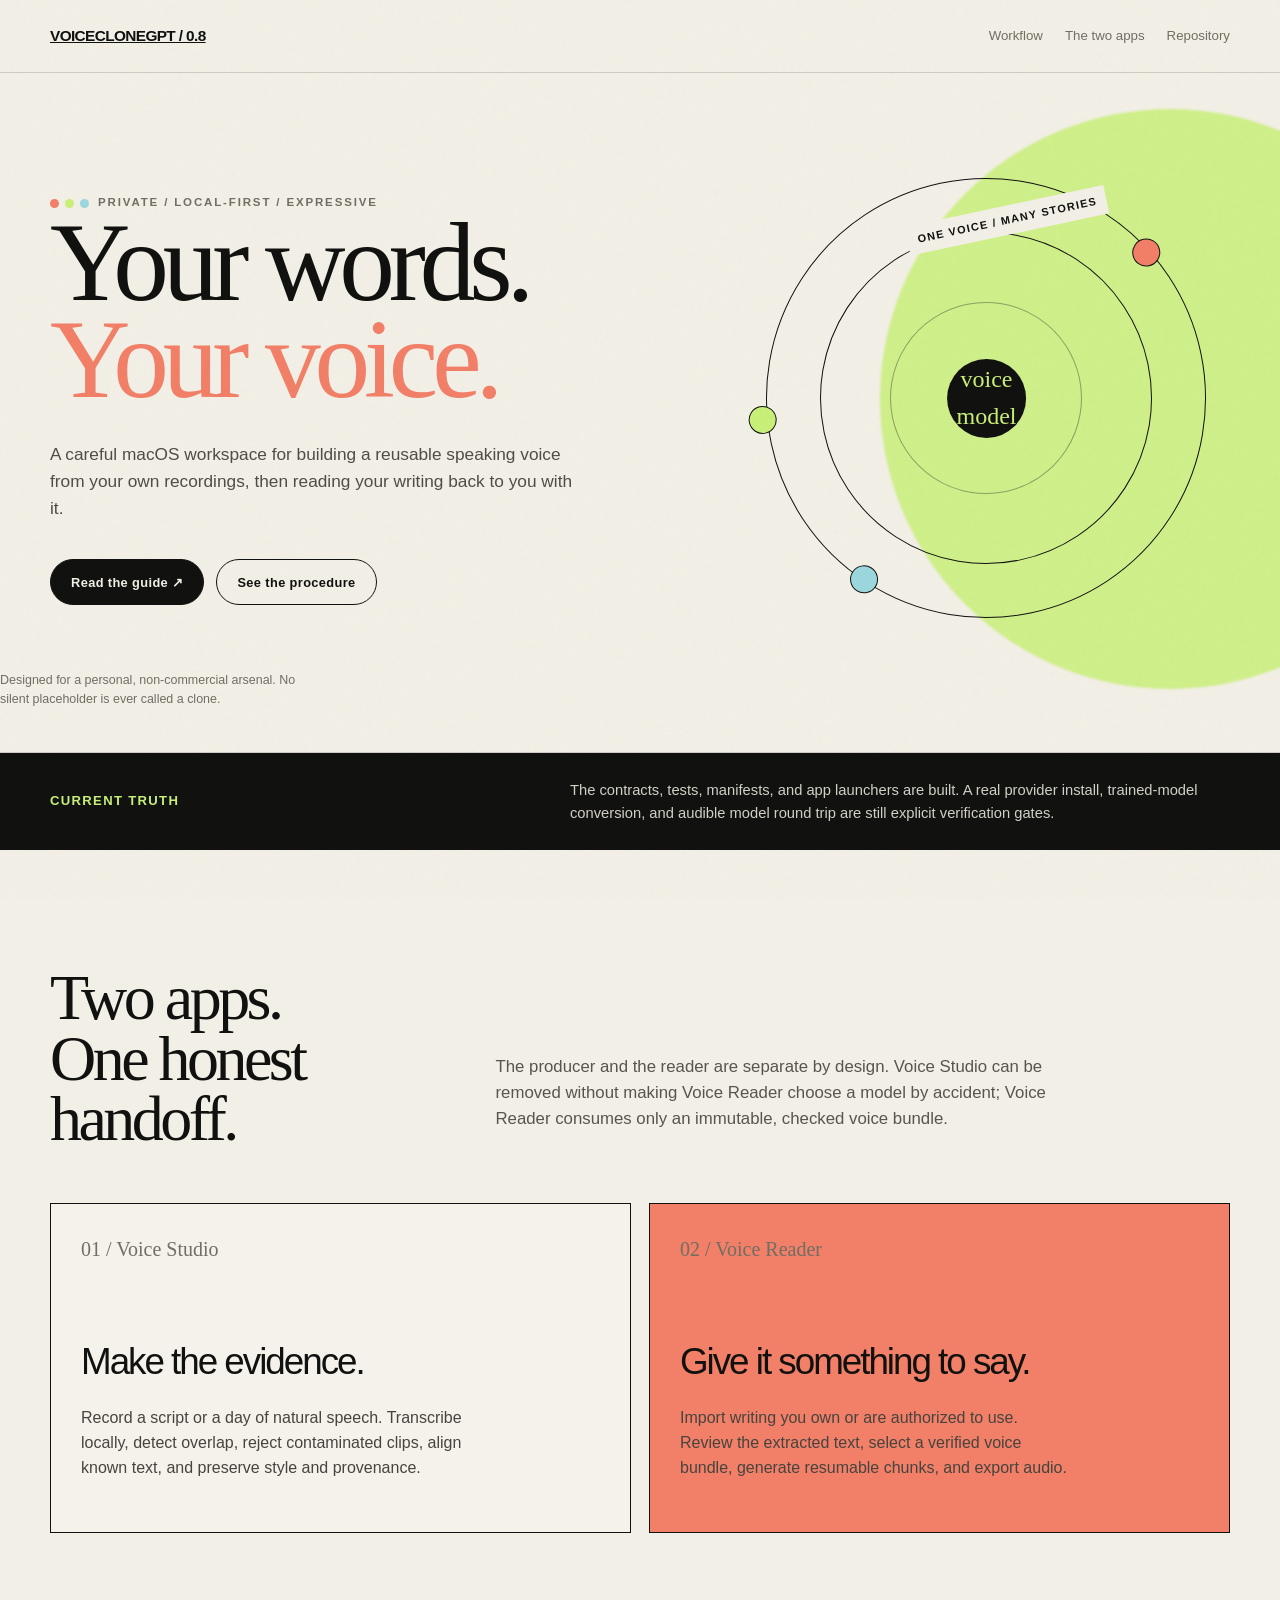
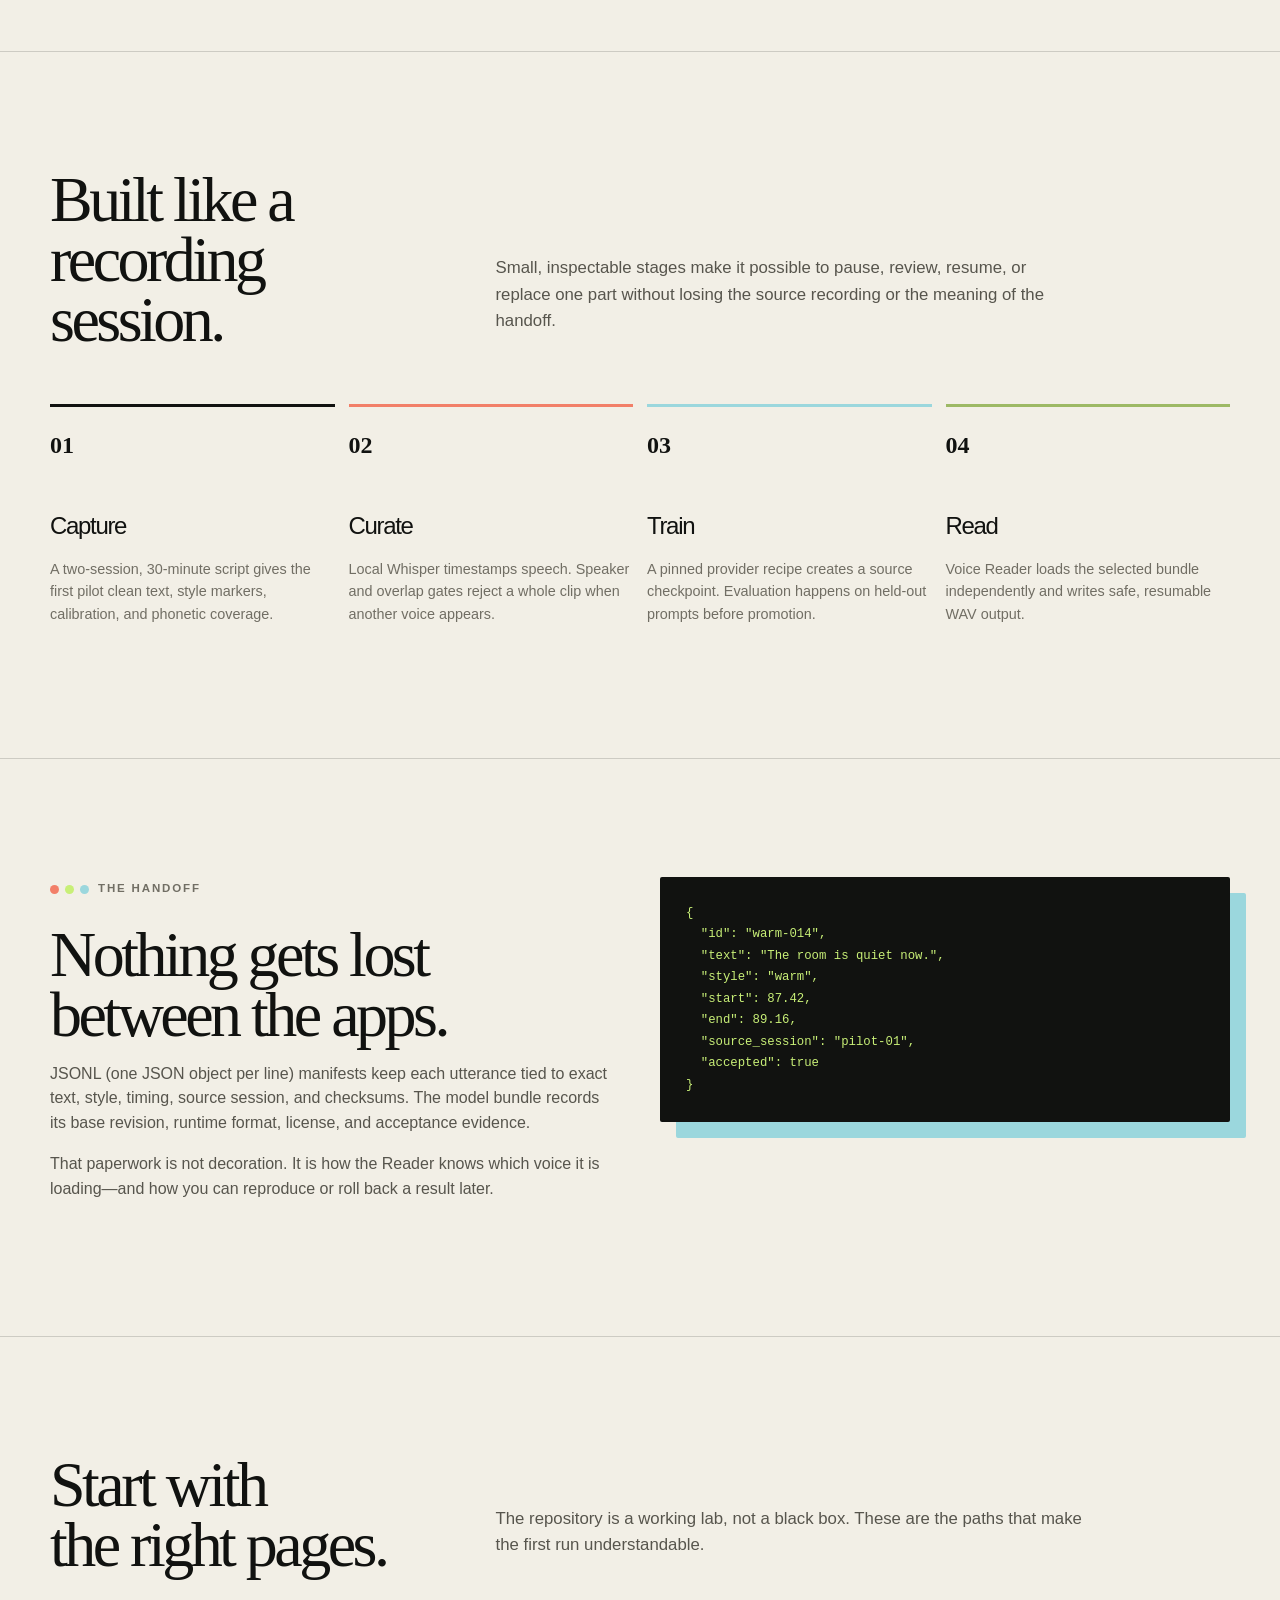
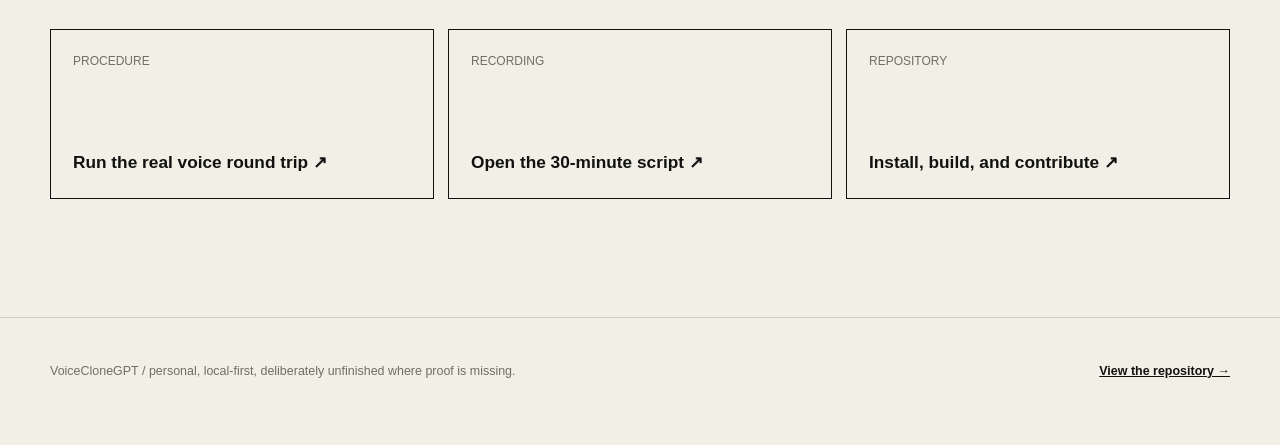
==== docs/index.html @ 5d972a9f "docs: add professional project guide and landing page" ====
<!doctype html>
<html lang="en">
<head>
  <meta charset="utf-8">
  <meta name="viewport" content="width=device-width, initial-scale=1">
  <meta name="description" content="VoiceCloneGPT is a private, local-first macOS workspace for building and using an expressive personal voice model.">
  <meta name="theme-color" content="#111210">
  <title>VoiceCloneGPT — your words, your voice</title>
  <style>
    :root {
      --ink: #111210;
      --paper: #f2efe6;
      --paper-deep: #e7e2d5;
      --muted: #716e64;
      --line: rgba(17, 18, 16, .16);
      --lime: #c8ef77;
      --coral: #f27f68;
      --blue: #9bd7dd;
      --max: 1180px;
      --serif: Georgia, 'Times New Roman', serif;
      --sans: 'Avenir Next', Avenir, 'Helvetica Neue', Helvetica, sans-serif;
      color-scheme: light;
    }

    * { box-sizing: border-box; }
    html { scroll-behavior: smooth; }
    body {
      margin: 0;
      color: var(--ink);
      background: var(--paper);
      font-family: var(--sans);
      line-height: 1.55;
    }
    body::before {
      content: '';
      position: fixed;
      inset: 0;
      pointer-events: none;
      opacity: .18;
      background-image: url("data:image/svg+xml,%3Csvg viewBox='0 0 180 180' xmlns='http://www.w3.org/2000/svg'%3E%3Cfilter id='n'%3E%3CfeTurbulence type='fractalNoise' baseFrequency='.92' numOctaves='3' stitchTiles='stitch'/%3E%3C/filter%3E%3Crect width='100%25' height='100%25' filter='url(%23n)' opacity='.12'/%3E%3C/svg%3E");
      mix-blend-mode: multiply;
      z-index: 5;
    }
    a { color: inherit; }
    .wrap { width: min(calc(100% - 48px), var(--max)); margin-inline: auto; }
    .eyebrow {
      display: inline-flex;
      align-items: center;
      gap: 9px;
      color: var(--muted);
      font-size: .72rem;
      font-weight: 800;
      letter-spacing: .16em;
      text-transform: uppercase;
    }
    .eyebrow::before {
      content: '';
      width: 9px;
      height: 9px;
      border-radius: 50%;
      background: var(--coral);
      box-shadow: 15px 0 var(--lime), 30px 0 var(--blue);
      margin-right: 30px;
    }
    header {
      position: relative;
      padding: 24px 0;
      border-bottom: 1px solid var(--line);
    }
    nav { display: flex; justify-content: space-between; align-items: center; gap: 24px; }
    .wordmark { font-size: .96rem; font-weight: 900; letter-spacing: -.04em; }
    .nav-links { display: flex; gap: 22px; color: var(--muted); font-size: .83rem; }
    .nav-links a { text-decoration: none; }
    .nav-links a:hover, .nav-links a:focus-visible { color: var(--ink); }

    .hero {
      position: relative;
      min-height: 680px;
      display: grid;
      align-items: center;
      overflow: hidden;
      padding: 100px 0 118px;
    }
    .hero::after {
      content: '';
      position: absolute;
      width: 580px;
      height: 580px;
      right: -180px;
      top: 36px;
      border-radius: 50%;
      background: var(--lime);
      opacity: .82;
      filter: blur(1px);
      z-index: -1;
    }
    .hero-grid { display: grid; grid-template-columns: 1.12fr .88fr; gap: 70px; align-items: center; }
    h1, h2, h3 { margin: 0; font-weight: 500; letter-spacing: -.055em; }
    h1 { max-width: 730px; font-family: var(--serif); font-size: clamp(4.1rem, 8.7vw, 8.8rem); line-height: .87; }
    h1 em { color: var(--coral); font-style: normal; }
    .hero-copy { max-width: 540px; margin: 32px 0 0; color: #4f4d46; font-size: 1.08rem; }
    .actions { display: flex; flex-wrap: wrap; gap: 12px; margin-top: 38px; }
    .button {
      display: inline-flex;
      align-items: center;
      min-height: 46px;
      padding: 0 20px;
      border: 1px solid var(--ink);
      border-radius: 999px;
      background: var(--ink);
      color: var(--paper);
      font-size: .8rem;
      font-weight: 800;
      letter-spacing: .03em;
      text-decoration: none;
      transition: transform .2s ease, background .2s ease, color .2s ease;
    }
    .button:hover, .button:focus-visible { transform: translateY(-3px); background: var(--coral); color: var(--ink); }
    .button.secondary { background: transparent; color: var(--ink); }
    .button.secondary:hover, .button.secondary:focus-visible { background: var(--blue); }
    .orbit {
      position: relative;
      width: min(100%, 440px);
      aspect-ratio: 1;
      margin-inline: auto;
      border: 1px solid var(--ink);
      border-radius: 50%;
      transform: rotate(-12deg);
    }
    .orbit::before, .orbit::after { content: ''; position: absolute; border: 1px solid var(--ink); border-radius: 50%; }
    .orbit::before { inset: 12%; }
    .orbit::after { inset: 28%; border-color: rgba(17,18,16,.35); }
    .orbit-label { position: absolute; top: 8%; left: 40%; padding: 6px 10px; background: var(--paper); font-size: .68rem; font-weight: 800; letter-spacing: .12em; text-transform: uppercase; }
    .orbit-core { position: absolute; inset: 41%; display: grid; place-items: center; border-radius: 50%; background: var(--ink); color: var(--lime); transform: rotate(12deg); font-family: var(--serif); font-size: 1.5rem; text-align: center; }
    .orbit-dot { position: absolute; width: 28px; height: 28px; border-radius: 50%; border: 1px solid var(--ink); }
    .orbit-dot.one { top: 22%; right: 4%; background: var(--coral); }
    .orbit-dot.two { bottom: 12%; left: 11%; background: var(--blue); }
    .orbit-dot.three { top: 41%; left: -4%; background: var(--lime); }
    .hero-note { position: absolute; left: 0; bottom: 30px; max-width: 320px; color: var(--muted); font-size: .78rem; }

    .truth { background: var(--ink); color: var(--paper); padding: 26px 0; }
    .truth-inner { display: flex; align-items: center; justify-content: space-between; gap: 30px; }
    .truth strong { color: var(--lime); font-size: .82rem; letter-spacing: .1em; text-transform: uppercase; }
    .truth p { max-width: 660px; margin: 0; color: #d2d0c6; font-size: .92rem; }

    section { padding: 118px 0; border-bottom: 1px solid var(--line); }
    .section-head { display: grid; grid-template-columns: .7fr 1.3fr; gap: 50px; margin-bottom: 54px; }
    h2 { font-family: var(--serif); font-size: clamp(2.8rem, 5vw, 5.4rem); line-height: .94; }
    .section-intro { max-width: 590px; align-self: end; color: #57554d; font-size: 1.05rem; }
    .cards { display: grid; grid-template-columns: repeat(2, 1fr); gap: 18px; }
    .card { min-height: 330px; padding: 30px; border: 1px solid var(--ink); background: rgba(255,255,255,.2); }
    .card:nth-child(2) { background: var(--coral); }
    .card-number { color: var(--muted); font-family: var(--serif); font-size: 1.25rem; }
    .card h3 { margin-top: 68px; font-size: 2.3rem; }
    .card p { max-width: 390px; color: #46443e; }
    .steps { display: grid; grid-template-columns: repeat(4, 1fr); gap: 14px; }
    .step { padding-top: 20px; border-top: 3px solid var(--ink); }
    .step:nth-child(2) { border-color: var(--coral); }
    .step:nth-child(3) { border-color: var(--blue); }
    .step:nth-child(4) { border-color: #9db965; }
    .step b { font-family: var(--serif); font-size: 1.5rem; }
    .step h3 { margin: 42px 0 10px; font-size: 1.5rem; }
    .step p { color: var(--muted); font-size: .9rem; }
    .manifest { display: grid; grid-template-columns: 1fr 1fr; gap: 40px; align-items: start; }
    .manifest-copy p { max-width: 560px; color: #57554d; }
    pre { margin: 0; overflow: auto; padding: 26px; border-radius: 2px; background: var(--ink); color: var(--lime); font: .77rem/1.75 ui-monospace, SFMono-Regular, Menlo, monospace; box-shadow: 16px 16px 0 var(--blue); }
    .links { display: grid; grid-template-columns: repeat(3, 1fr); gap: 14px; }
    .link-card { display: flex; flex-direction: column; justify-content: space-between; min-height: 170px; padding: 22px; border: 1px solid var(--ink); text-decoration: none; transition: transform .2s ease, background .2s ease; }
    .link-card:hover, .link-card:focus-visible { transform: translateY(-5px); background: var(--lime); }
    .link-card span { color: var(--muted); font-size: .75rem; }
    .link-card strong { font-size: 1.08rem; }
    footer { padding: 44px 0 64px; }
    .footer-inner { display: flex; justify-content: space-between; gap: 30px; color: var(--muted); font-size: .78rem; }
    .footer-inner a { color: var(--ink); font-weight: 800; }
    @media (max-width: 800px) {
      .wrap { width: min(calc(100% - 32px), var(--max)); }
      .nav-links { display: none; }
      .hero { min-height: auto; padding: 86px 0 116px; }
      .hero-grid, .section-head, .manifest { grid-template-columns: 1fr; gap: 42px; }
      h1 { font-size: clamp(3.6rem, 18vw, 7rem); }
      .orbit { width: min(100%, 350px); }
      .truth-inner, .footer-inner { align-items: flex-start; flex-direction: column; }
      .cards, .steps, .links { grid-template-columns: 1fr; }
      section { padding: 82px 0; }
      .card { min-height: 260px; }
      .card h3 { margin-top: 38px; }
    }
    @media (prefers-reduced-motion: reduce) {
      html { scroll-behavior: auto; }
      *, *::before, *::after { transition-duration: .001ms !important; }
    }
  </style>
</head>
<body>
  <a href="#main" style="position:absolute;left:-9999px">Skip to content</a>
  <header>
    <div class="wrap">
      <nav aria-label="Primary navigation">
        <a class="wordmark" href="index.html">VOICECLONEGPT / 0.8</a>
        <div class="nav-links">
          <a href="#workflow">Workflow</a>
          <a href="#apps">The two apps</a>
          <a href="../README.md">Repository</a>
        </div>
      </nav>
    </div>
  </header>

  <main id="main">
    <section class="hero">
      <div class="wrap hero-grid">
        <div>
          <span class="eyebrow">Private / local-first / expressive</span>
          <h1>Your words.<br><em>Your voice.</em></h1>
          <p class="hero-copy">A careful macOS workspace for building a reusable speaking voice from your own recordings, then reading your writing back to you with it.</p>
          <div class="actions">
            <a class="button" href="../README.md">Read the guide <span aria-hidden="true">&nbsp;↗</span></a>
            <a class="button secondary" href="REAL_VOICE_ROUNDTRIP_PROCEDURE.md">See the procedure</a>
          </div>
        </div>
        <div class="orbit" aria-label="Diagram showing recording, model, and reading as connected stages" role="img">
          <span class="orbit-label">one voice / many stories</span>
          <span class="orbit-core">voice<br>model</span>
          <span class="orbit-dot one" aria-hidden="true"></span>
          <span class="orbit-dot two" aria-hidden="true"></span>
          <span class="orbit-dot three" aria-hidden="true"></span>
        </div>
      </div>
      <div class="wrap"><p class="hero-note">Designed for a personal, non-commercial arsenal. No silent placeholder is ever called a clone.</p></div>
    </section>

    <div class="truth">
      <div class="wrap truth-inner">
        <strong>Current truth</strong>
        <p>The contracts, tests, manifests, and app launchers are built. A real provider install, trained-model conversion, and audible model round trip are still explicit verification gates.</p>
      </div>
    </div>

    <section id="apps">
      <div class="wrap">
        <div class="section-head">
          <h2>Two apps.<br>One honest handoff.</h2>
          <p class="section-intro">The producer and the reader are separate by design. Voice Studio can be removed without making Voice Reader choose a model by accident; Voice Reader consumes only an immutable, checked voice bundle.</p>
        </div>
        <div class="cards">
          <article class="card">
            <span class="card-number">01 / Voice Studio</span>
            <h3>Make the evidence.</h3>
            <p>Record a script or a day of natural speech. Transcribe locally, detect overlap, reject contaminated clips, align known text, and preserve style and provenance.</p>
          </article>
          <article class="card">
            <span class="card-number">02 / Voice Reader</span>
            <h3>Give it something to say.</h3>
            <p>Import writing you own or are authorized to use. Review the extracted text, select a verified voice bundle, generate resumable chunks, and export audio.</p>
          </article>
        </div>
      </div>
    </section>

    <section id="workflow">
      <div class="wrap">
        <div class="section-head">
          <h2>Built like a<br>recording session.</h2>
          <p class="section-intro">Small, inspectable stages make it possible to pause, review, resume, or replace one part without losing the source recording or the meaning of the handoff.</p>
        </div>
        <div class="steps">
          <article class="step"><b>01</b><h3>Capture</h3><p>A two-session, 30-minute script gives the first pilot clean text, style markers, calibration, and phonetic coverage.</p></article>
          <article class="step"><b>02</b><h3>Curate</h3><p>Local Whisper timestamps speech. Speaker and overlap gates reject a whole clip when another voice appears.</p></article>
          <article class="step"><b>03</b><h3>Train</h3><p>A pinned provider recipe creates a source checkpoint. Evaluation happens on held-out prompts before promotion.</p></article>
          <article class="step"><b>04</b><h3>Read</h3><p>Voice Reader loads the selected bundle independently and writes safe, resumable WAV output.</p></article>
        </div>
      </div>
    </section>

    <section>
      <div class="wrap manifest">
        <div class="manifest-copy">
          <span class="eyebrow">The handoff</span>
          <h2 style="margin-top:24px">Nothing gets lost between the apps.</h2>
          <p>JSONL (one JSON object per line) manifests keep each utterance tied to exact text, style, timing, source session, and checksums. The model bundle records its base revision, runtime format, license, and acceptance evidence.</p>
          <p>That paperwork is not decoration. It is how the Reader knows which voice it is loading—and how you can reproduce or roll back a result later.</p>
        </div>
        <pre aria-label="Example manifest row">{
  "id": "warm-014",
  "text": "The room is quiet now.",
  "style": "warm",
  "start": 87.42,
  "end": 89.16,
  "source_session": "pilot-01",
  "accepted": true
}</pre>
      </div>
    </section>

    <section>
      <div class="wrap">
        <div class="section-head">
          <h2>Start with<br>the right pages.</h2>
          <p class="section-intro">The repository is a working lab, not a black box. These are the paths that make the first run understandable.</p>
        </div>
        <div class="links">
          <a class="link-card" href="REAL_VOICE_ROUNDTRIP_PROCEDURE.md"><span>PROCEDURE</span><strong>Run the real voice round trip ↗</strong></a>
          <a class="link-card" href="../data/scripts/voice_training_script_30_minutes.md"><span>RECORDING</span><strong>Open the 30-minute script ↗</strong></a>
          <a class="link-card" href="../README.md"><span>REPOSITORY</span><strong>Install, build, and contribute ↗</strong></a>
        </div>
      </div>
    </section>
  </main>

  <footer>
    <div class="wrap footer-inner">
      <span>VoiceCloneGPT / personal, local-first, deliberately unfinished where proof is missing.</span>
      <a href="../README.md">View the repository →</a>
    </div>
  </footer>
</body>
</html>
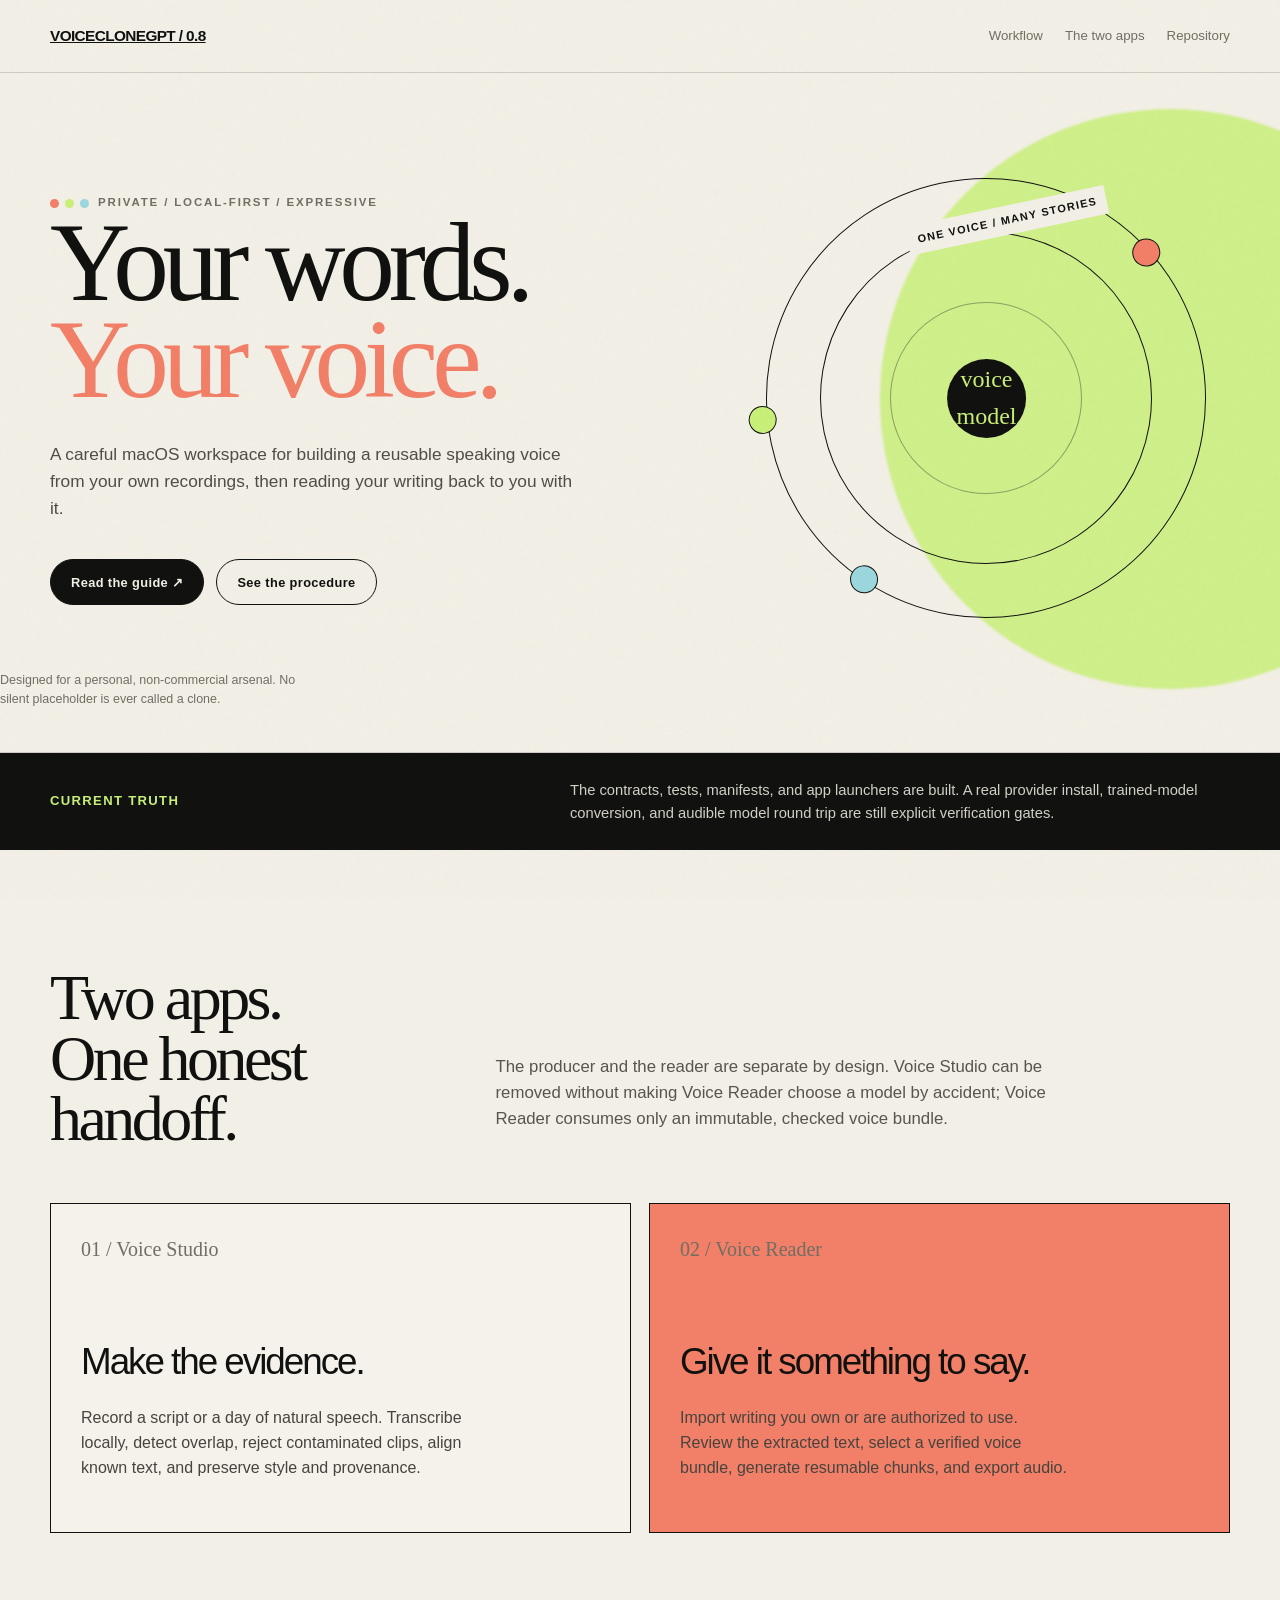
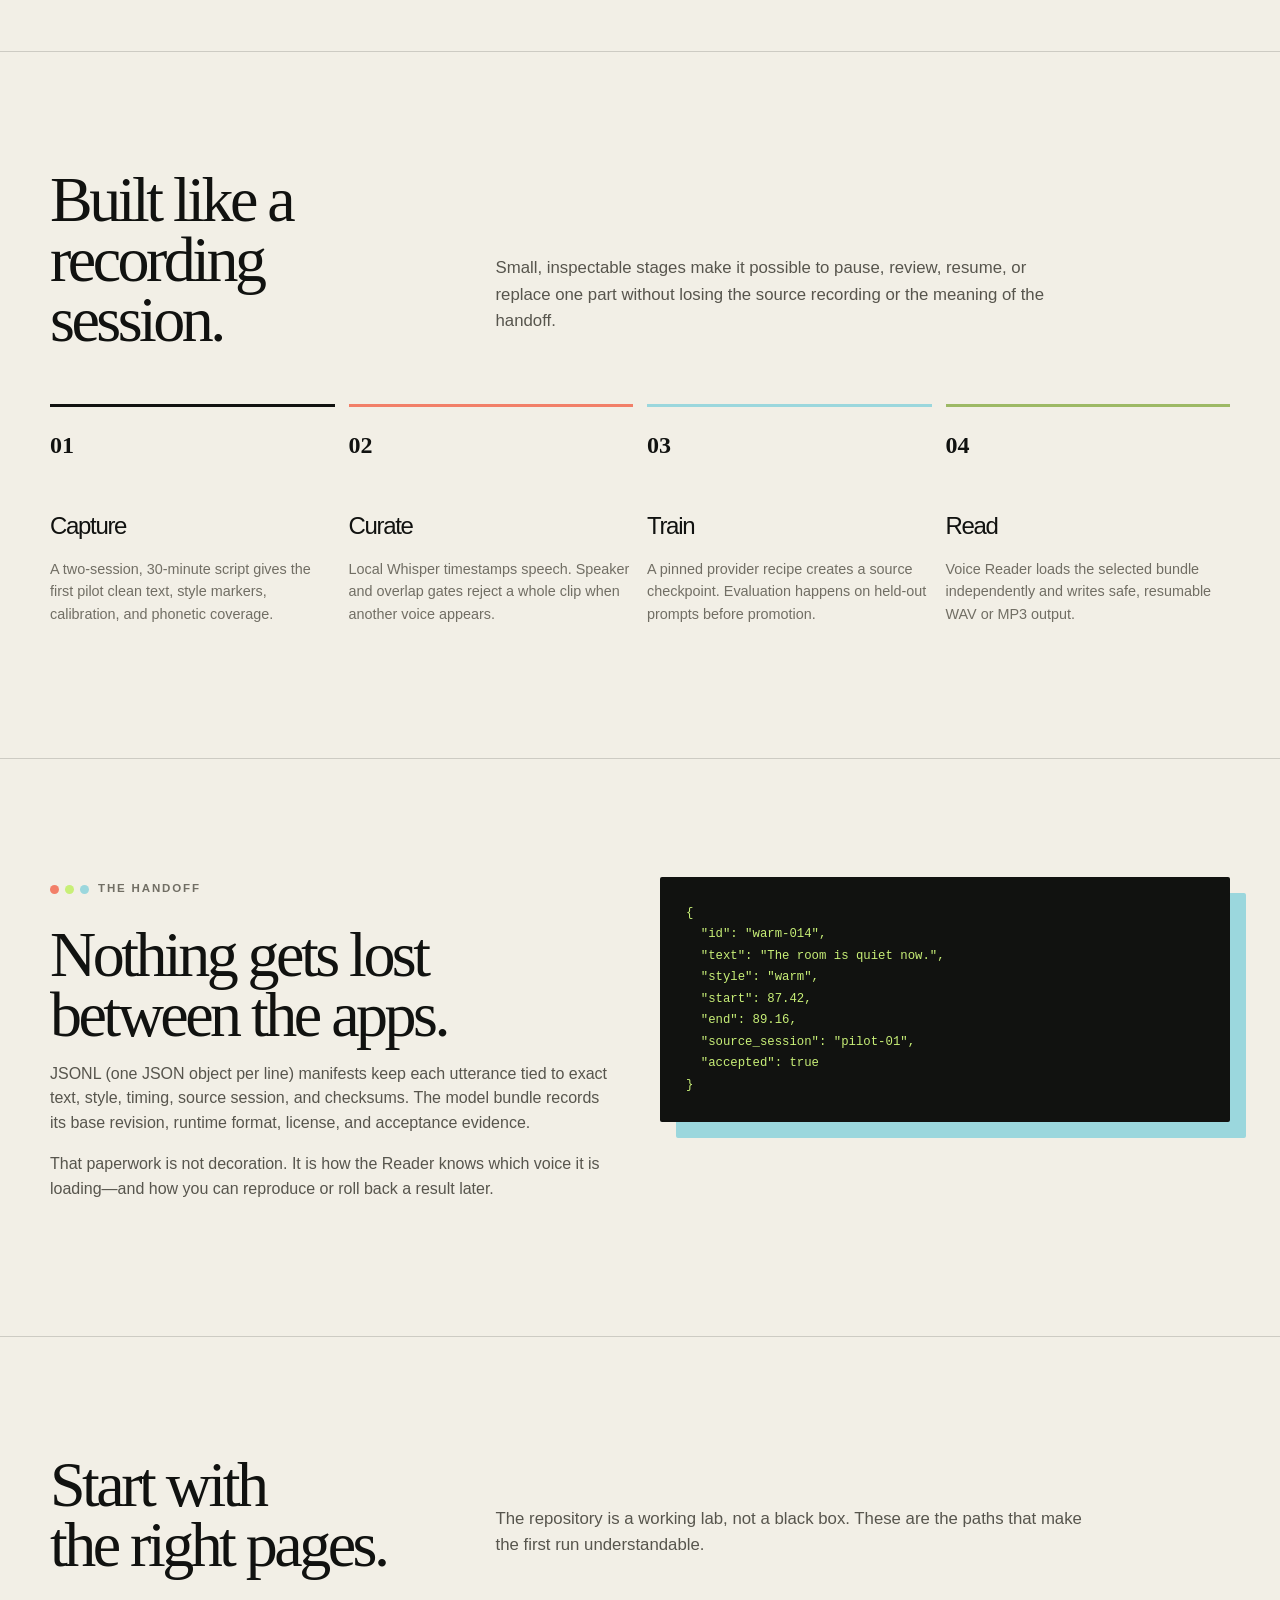
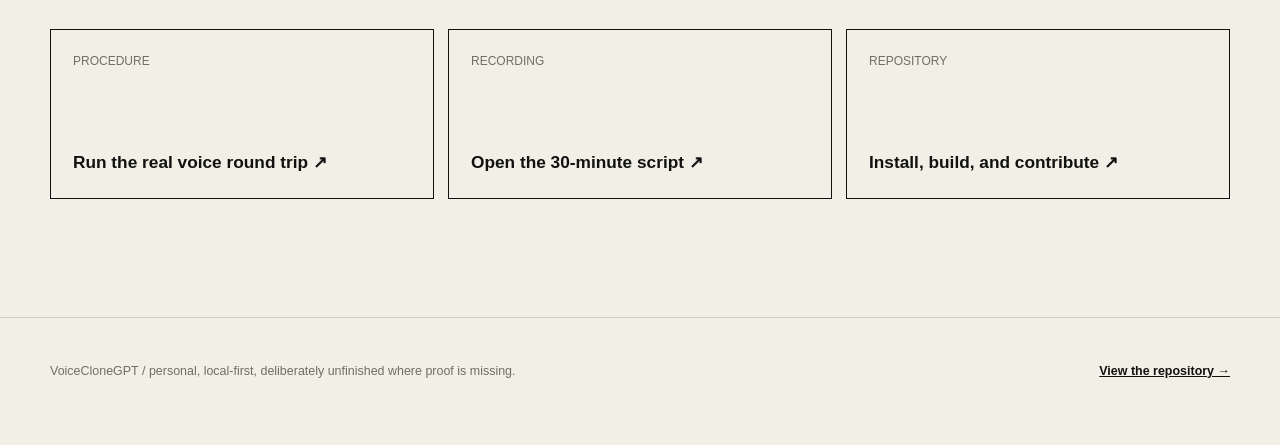
==== commit ba0aac74: "feat: add local WAV and MP3 reader export" ====
--- a/docs/index.html
+++ b/docs/index.html
@@ -267,7 +267,7 @@
           <article class="step"><b>01</b><h3>Capture</h3><p>A two-session, 30-minute script gives the first pilot clean text, style markers, calibration, and phonetic coverage.</p></article>
           <article class="step"><b>02</b><h3>Curate</h3><p>Local Whisper timestamps speech. Speaker and overlap gates reject a whole clip when another voice appears.</p></article>
           <article class="step"><b>03</b><h3>Train</h3><p>A pinned provider recipe creates a source checkpoint. Evaluation happens on held-out prompts before promotion.</p></article>
-          <article class="step"><b>04</b><h3>Read</h3><p>Voice Reader loads the selected bundle independently and writes safe, resumable WAV output.</p></article>
+          <article class="step"><b>04</b><h3>Read</h3><p>Voice Reader loads the selected bundle independently and writes safe, resumable WAV or MP3 output.</p></article>
         </div>
       </div>
     </section>
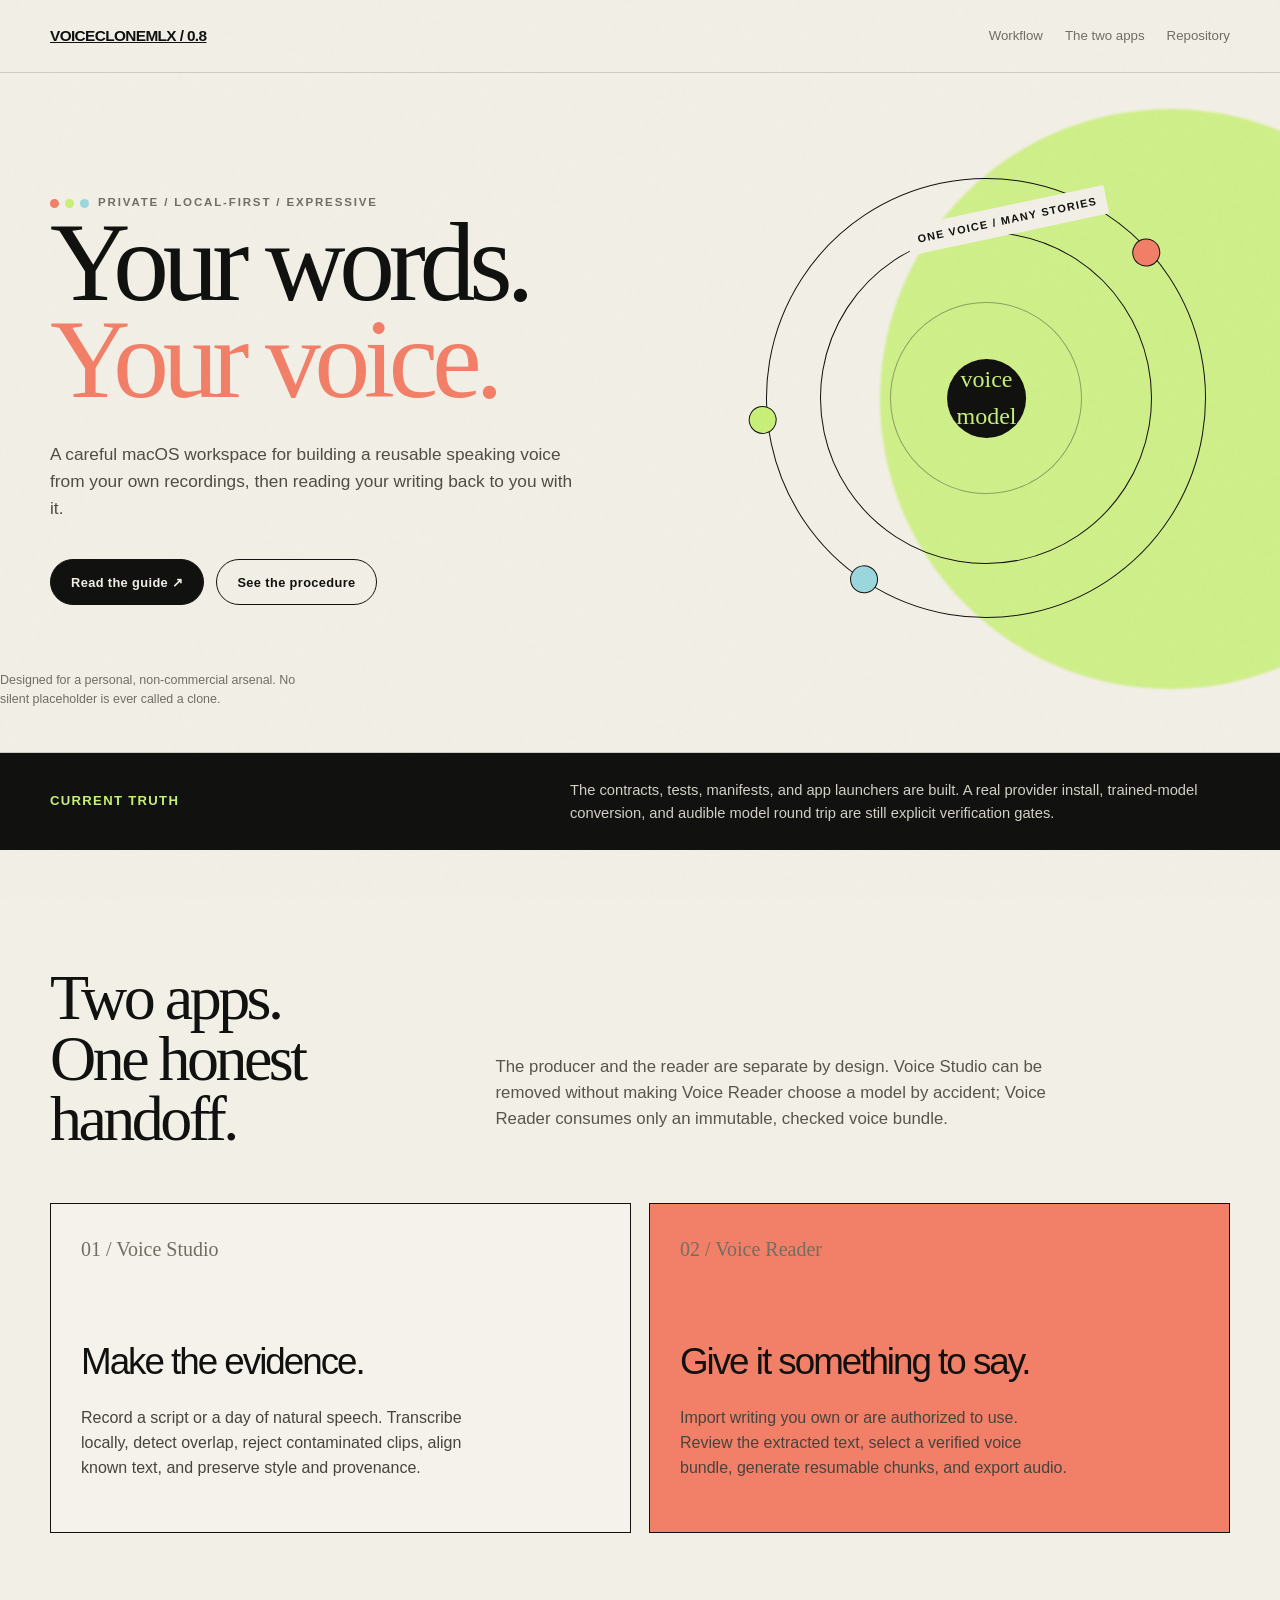
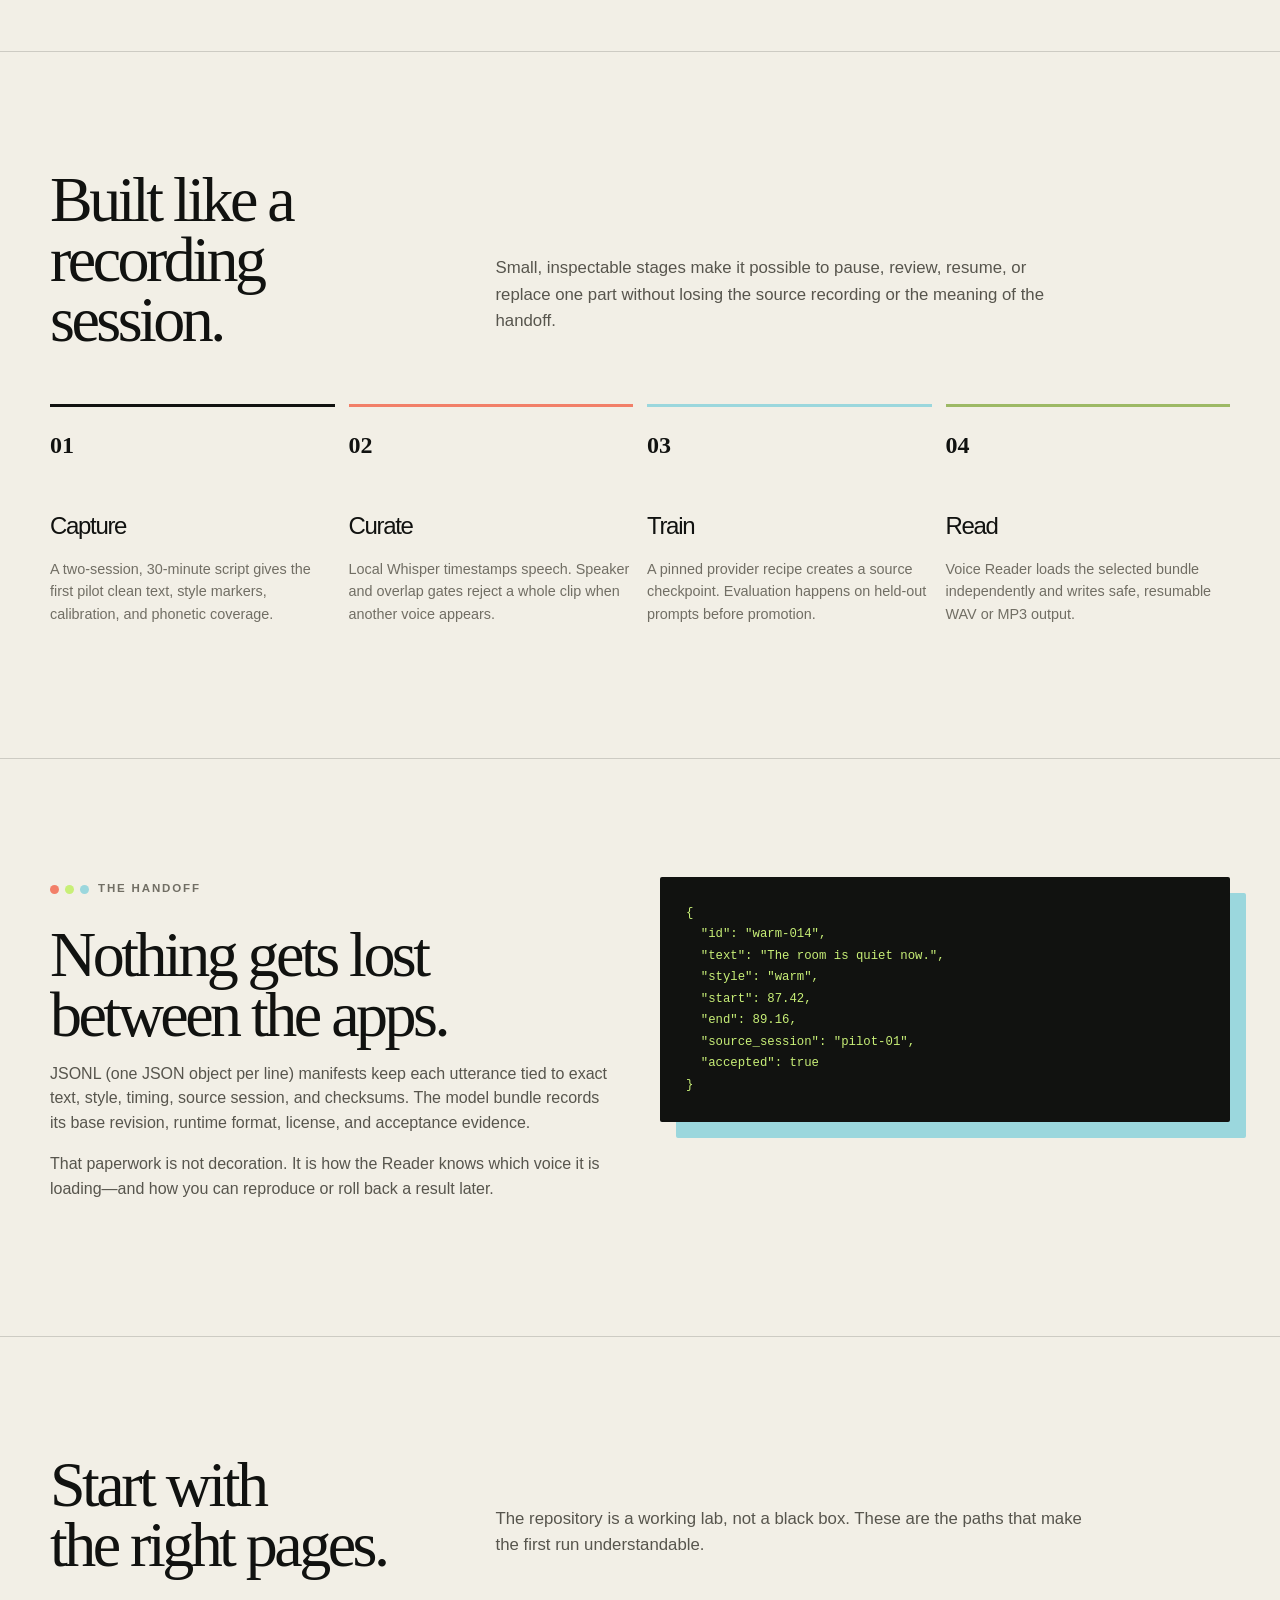
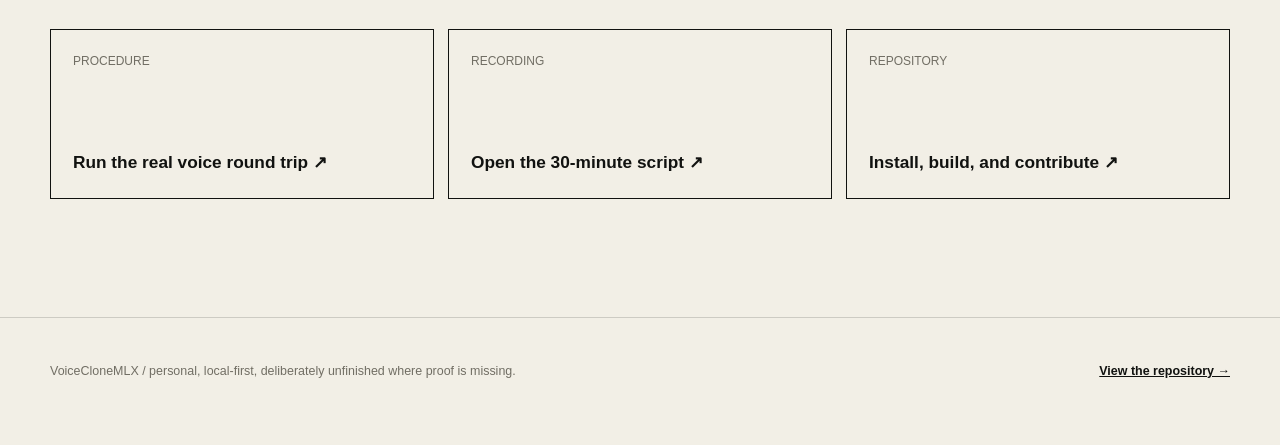
==== commit 1d49389b: "breaking: rename project to VoiceCloneMLX" ====
--- a/docs/index.html
+++ b/docs/index.html
@@ -3,9 +3,9 @@
 <head>
   <meta charset="utf-8">
   <meta name="viewport" content="width=device-width, initial-scale=1">
-  <meta name="description" content="VoiceCloneGPT is a private, local-first macOS workspace for building and using an expressive personal voice model.">
+  <meta name="description" content="VoiceCloneMLX is a private, local-first macOS workspace for building and using an expressive personal voice model.">
   <meta name="theme-color" content="#111210">
-  <title>VoiceCloneGPT — your words, your voice</title>
+  <title>VoiceCloneMLX — your words, your voice</title>
   <style>
     :root {
       --ink: #111210;
@@ -196,11 +196,11 @@
   <header>
     <div class="wrap">
       <nav aria-label="Primary navigation">
-        <a class="wordmark" href="index.html">VOICECLONEGPT / 0.8</a>
+        <a class="wordmark" href="index.html">VOICECLONEMLX / 0.8</a>
         <div class="nav-links">
           <a href="#workflow">Workflow</a>
           <a href="#apps">The two apps</a>
-          <a href="../README.md">Repository</a>
+          <a href="README.html">Repository</a>
         </div>
       </nav>
     </div>
@@ -214,8 +214,8 @@
           <h1>Your words.<br><em>Your voice.</em></h1>
           <p class="hero-copy">A careful macOS workspace for building a reusable speaking voice from your own recordings, then reading your writing back to you with it.</p>
           <div class="actions">
-            <a class="button" href="../README.md">Read the guide <span aria-hidden="true">&nbsp;↗</span></a>
-            <a class="button secondary" href="REAL_VOICE_ROUNDTRIP_PROCEDURE.md">See the procedure</a>
+            <a class="button" href="README.html">Read the guide <span aria-hidden="true">&nbsp;↗</span></a>
+            <a class="button secondary" href="procedure.html">See the procedure</a>
           </div>
         </div>
         <div class="orbit" aria-label="Diagram showing recording, model, and reading as connected stages" role="img">
@@ -299,9 +299,9 @@
           <p class="section-intro">The repository is a working lab, not a black box. These are the paths that make the first run understandable.</p>
         </div>
         <div class="links">
-          <a class="link-card" href="REAL_VOICE_ROUNDTRIP_PROCEDURE.md"><span>PROCEDURE</span><strong>Run the real voice round trip ↗</strong></a>
-          <a class="link-card" href="../data/scripts/voice_training_script_30_minutes.md"><span>RECORDING</span><strong>Open the 30-minute script ↗</strong></a>
-          <a class="link-card" href="../README.md"><span>REPOSITORY</span><strong>Install, build, and contribute ↗</strong></a>
+          <a class="link-card" href="procedure.html"><span>PROCEDURE</span><strong>Run the real voice round trip ↗</strong></a>
+          <a class="link-card" href="recording-script.html"><span>RECORDING</span><strong>Open the 30-minute script ↗</strong></a>
+          <a class="link-card" href="README.html"><span>REPOSITORY</span><strong>Install, build, and contribute ↗</strong></a>
         </div>
       </div>
     </section>
@@ -309,8 +309,8 @@
 
   <footer>
     <div class="wrap footer-inner">
-      <span>VoiceCloneGPT / personal, local-first, deliberately unfinished where proof is missing.</span>
-      <a href="../README.md">View the repository →</a>
+      <span>VoiceCloneMLX / personal, local-first, deliberately unfinished where proof is missing.</span>
+      <a href="README.html">View the repository →</a>
     </div>
   </footer>
 </body>
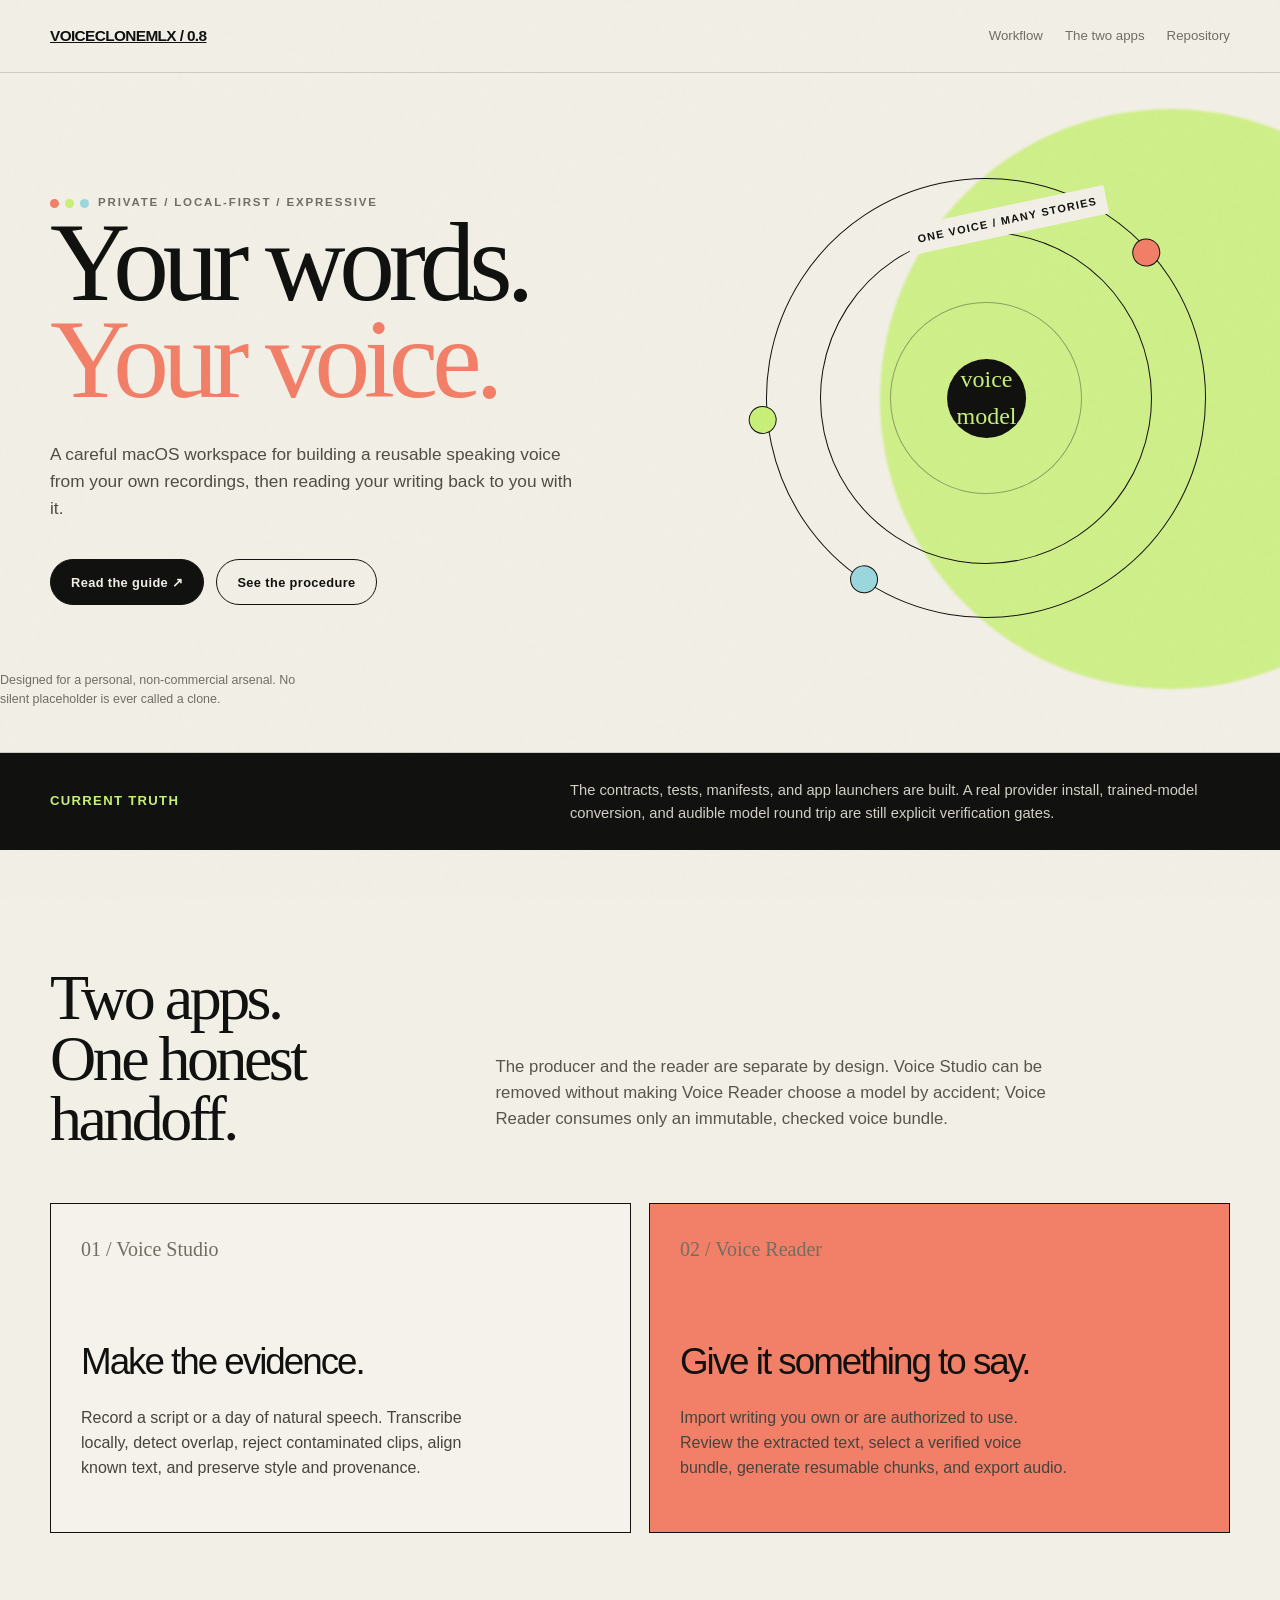
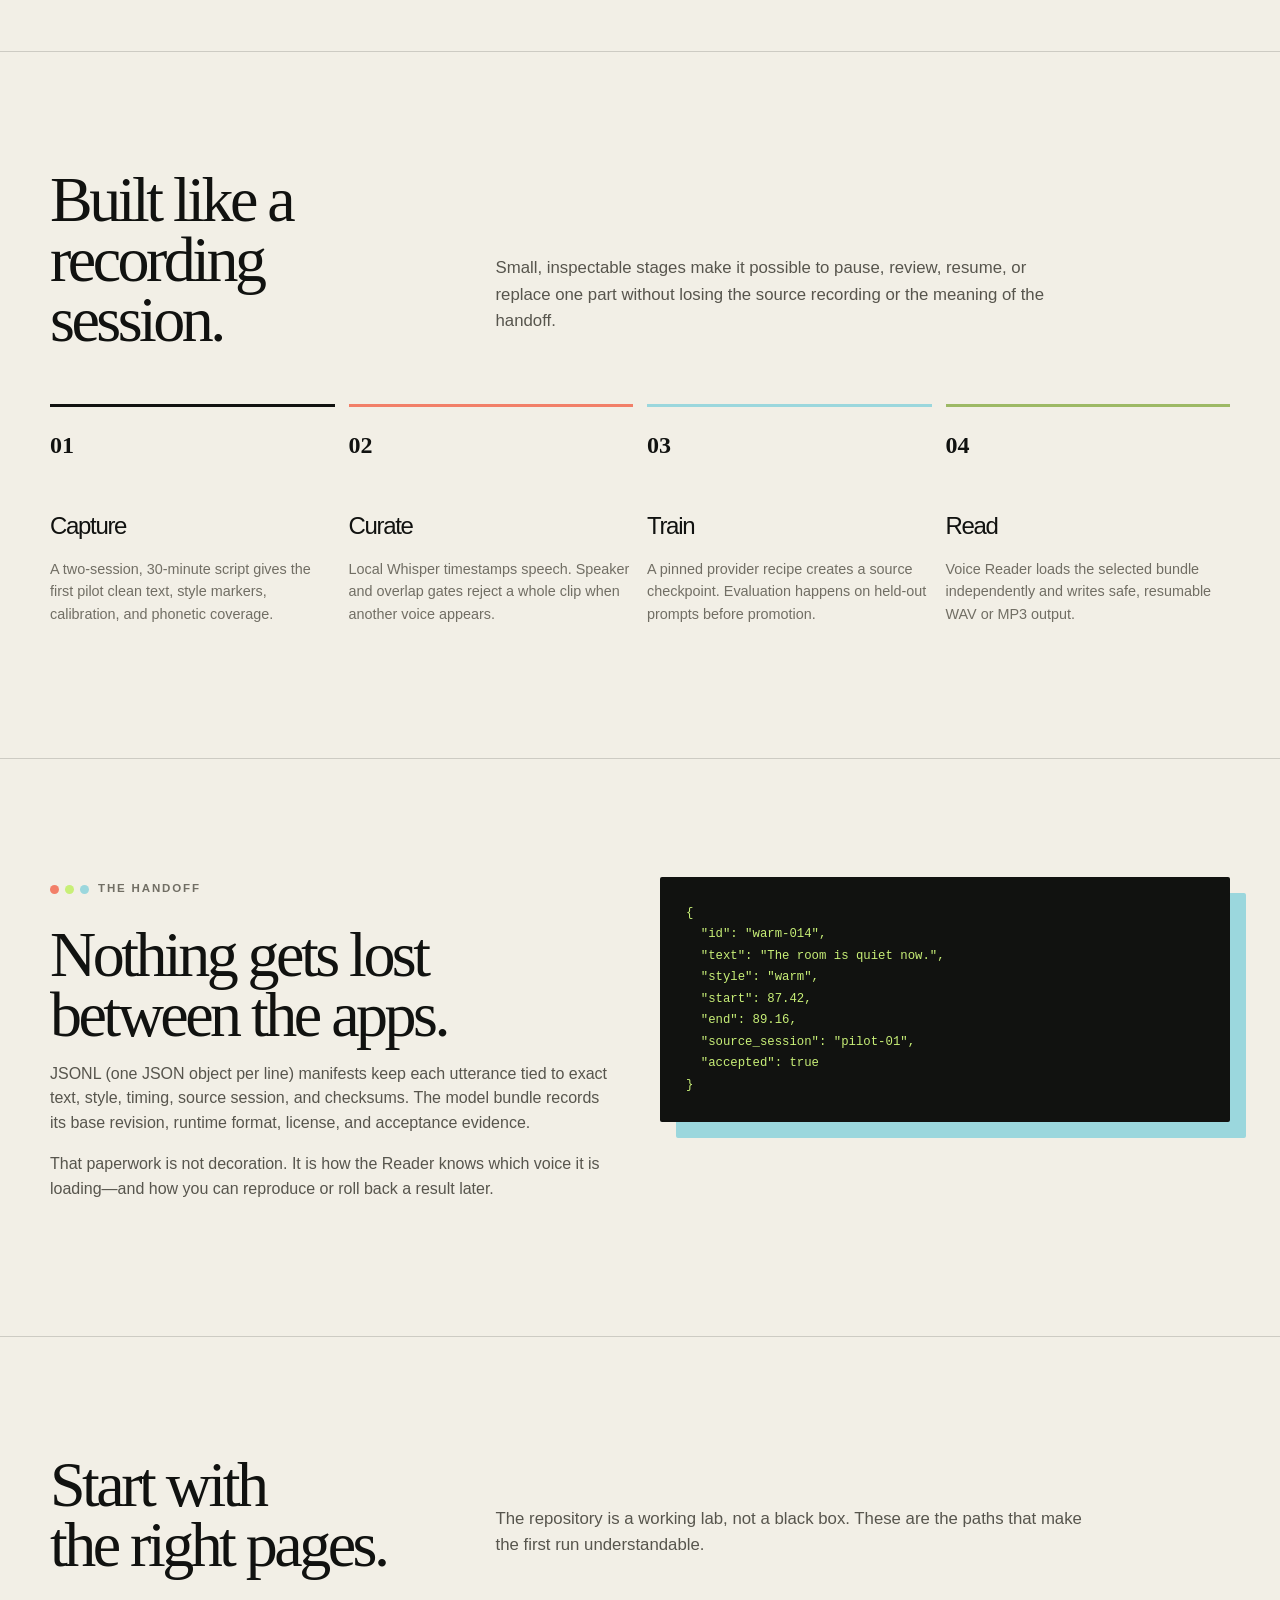
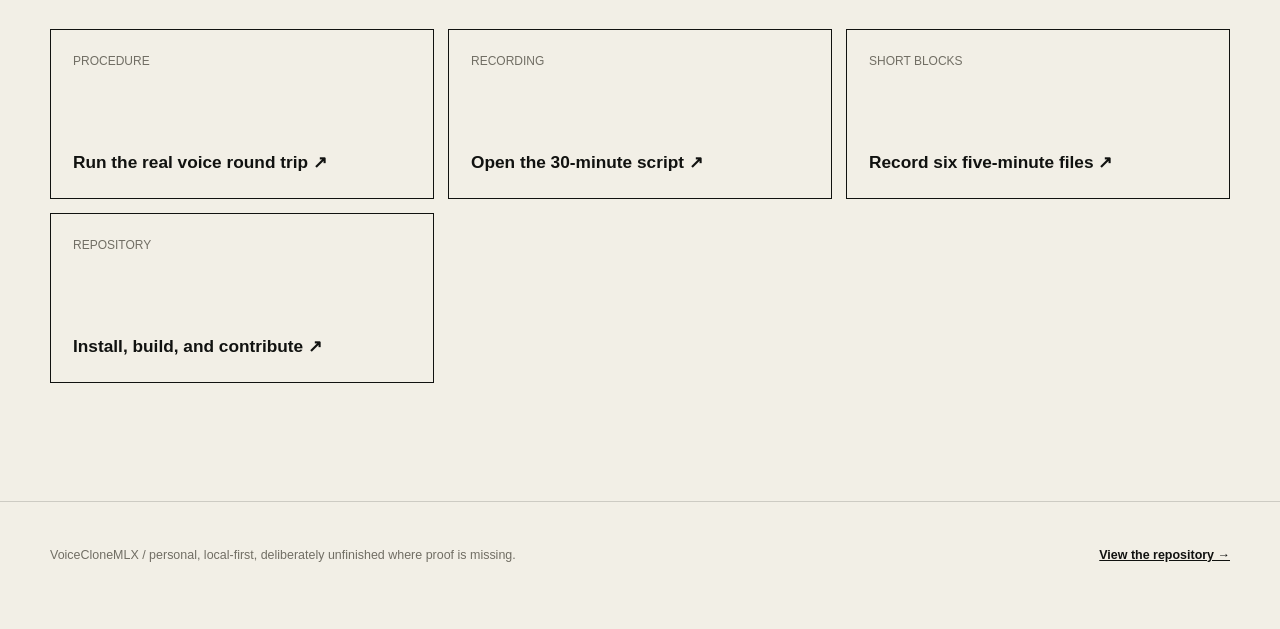
==== commit 9fc58496: "docs: add beautiful six-block recording page" ====
--- a/docs/index.html
+++ b/docs/index.html
@@ -301,6 +301,7 @@
         <div class="links">
           <a class="link-card" href="procedure.html"><span>PROCEDURE</span><strong>Run the real voice round trip ↗</strong></a>
           <a class="link-card" href="recording-script.html"><span>RECORDING</span><strong>Open the 30-minute script ↗</strong></a>
+          <a class="link-card" href="six-block-script.html"><span>SHORT BLOCKS</span><strong>Record six five-minute files ↗</strong></a>
           <a class="link-card" href="README.html"><span>REPOSITORY</span><strong>Install, build, and contribute ↗</strong></a>
         </div>
       </div>
